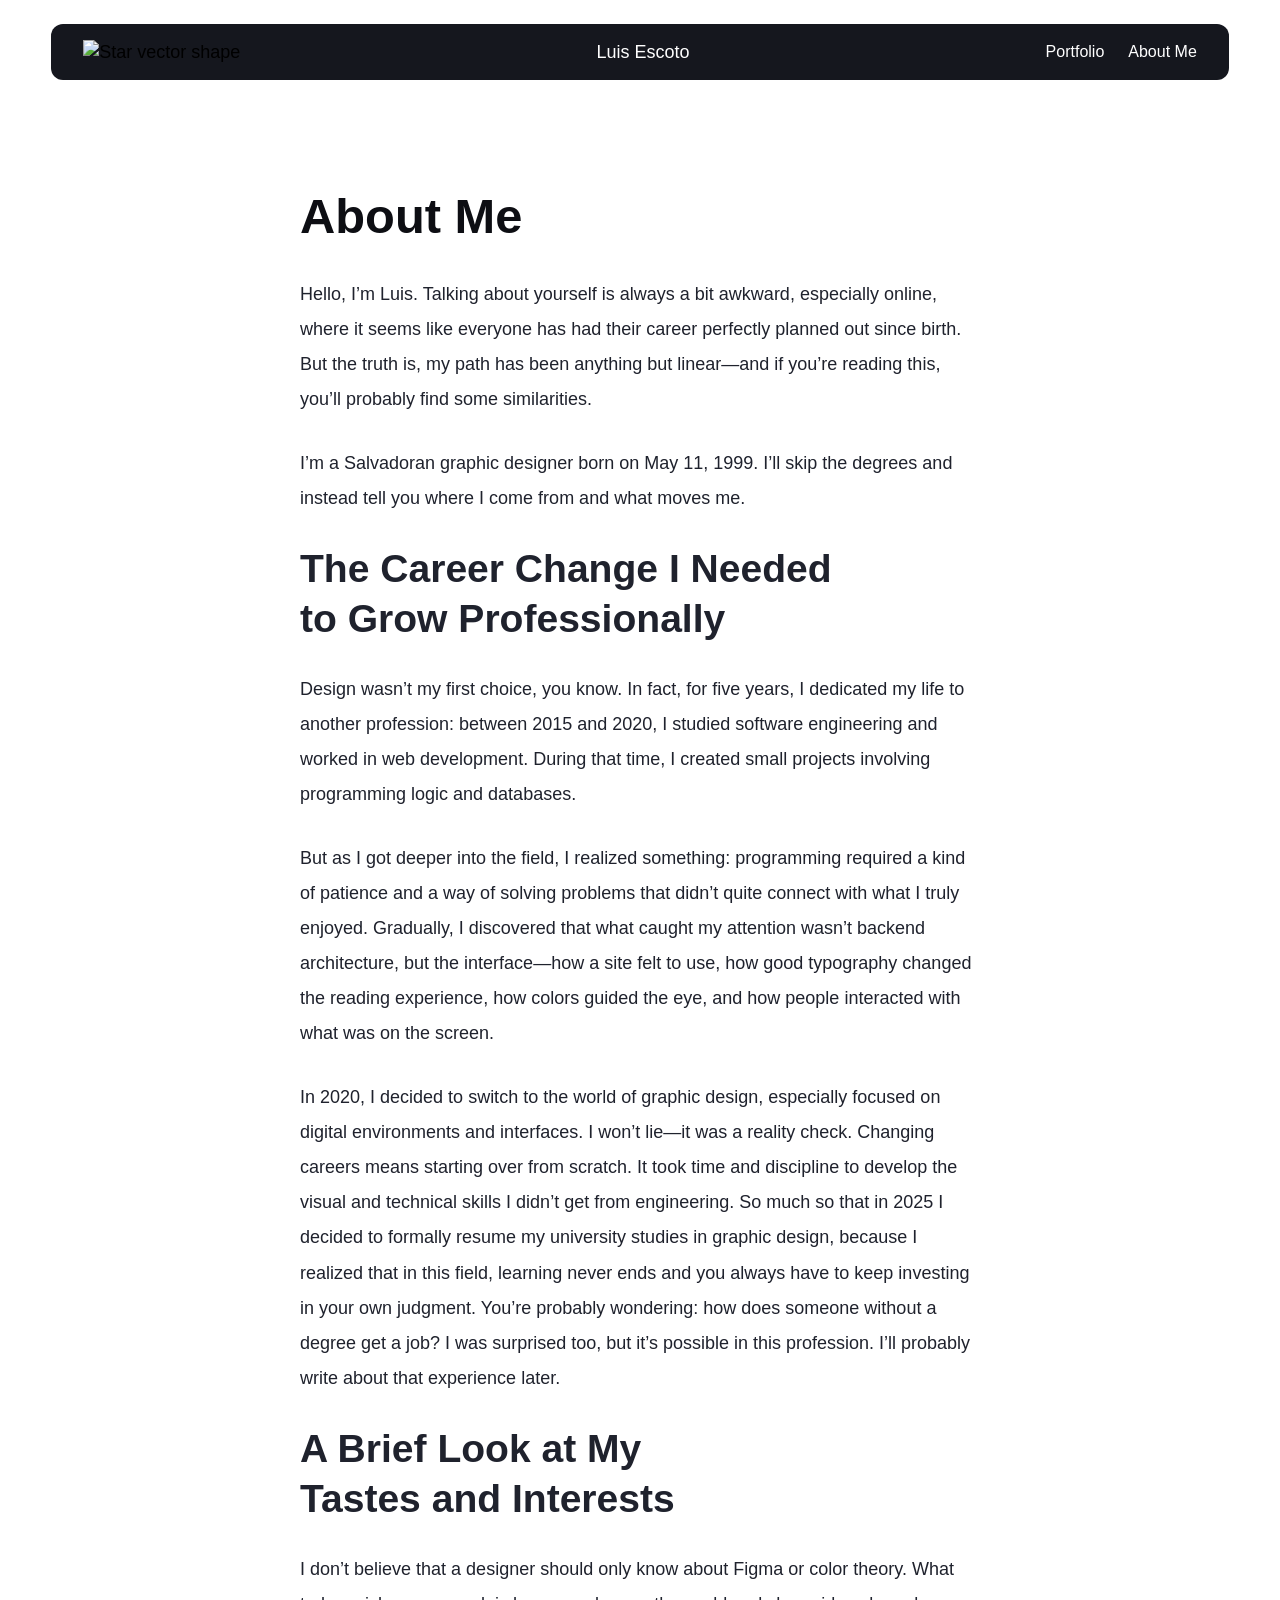
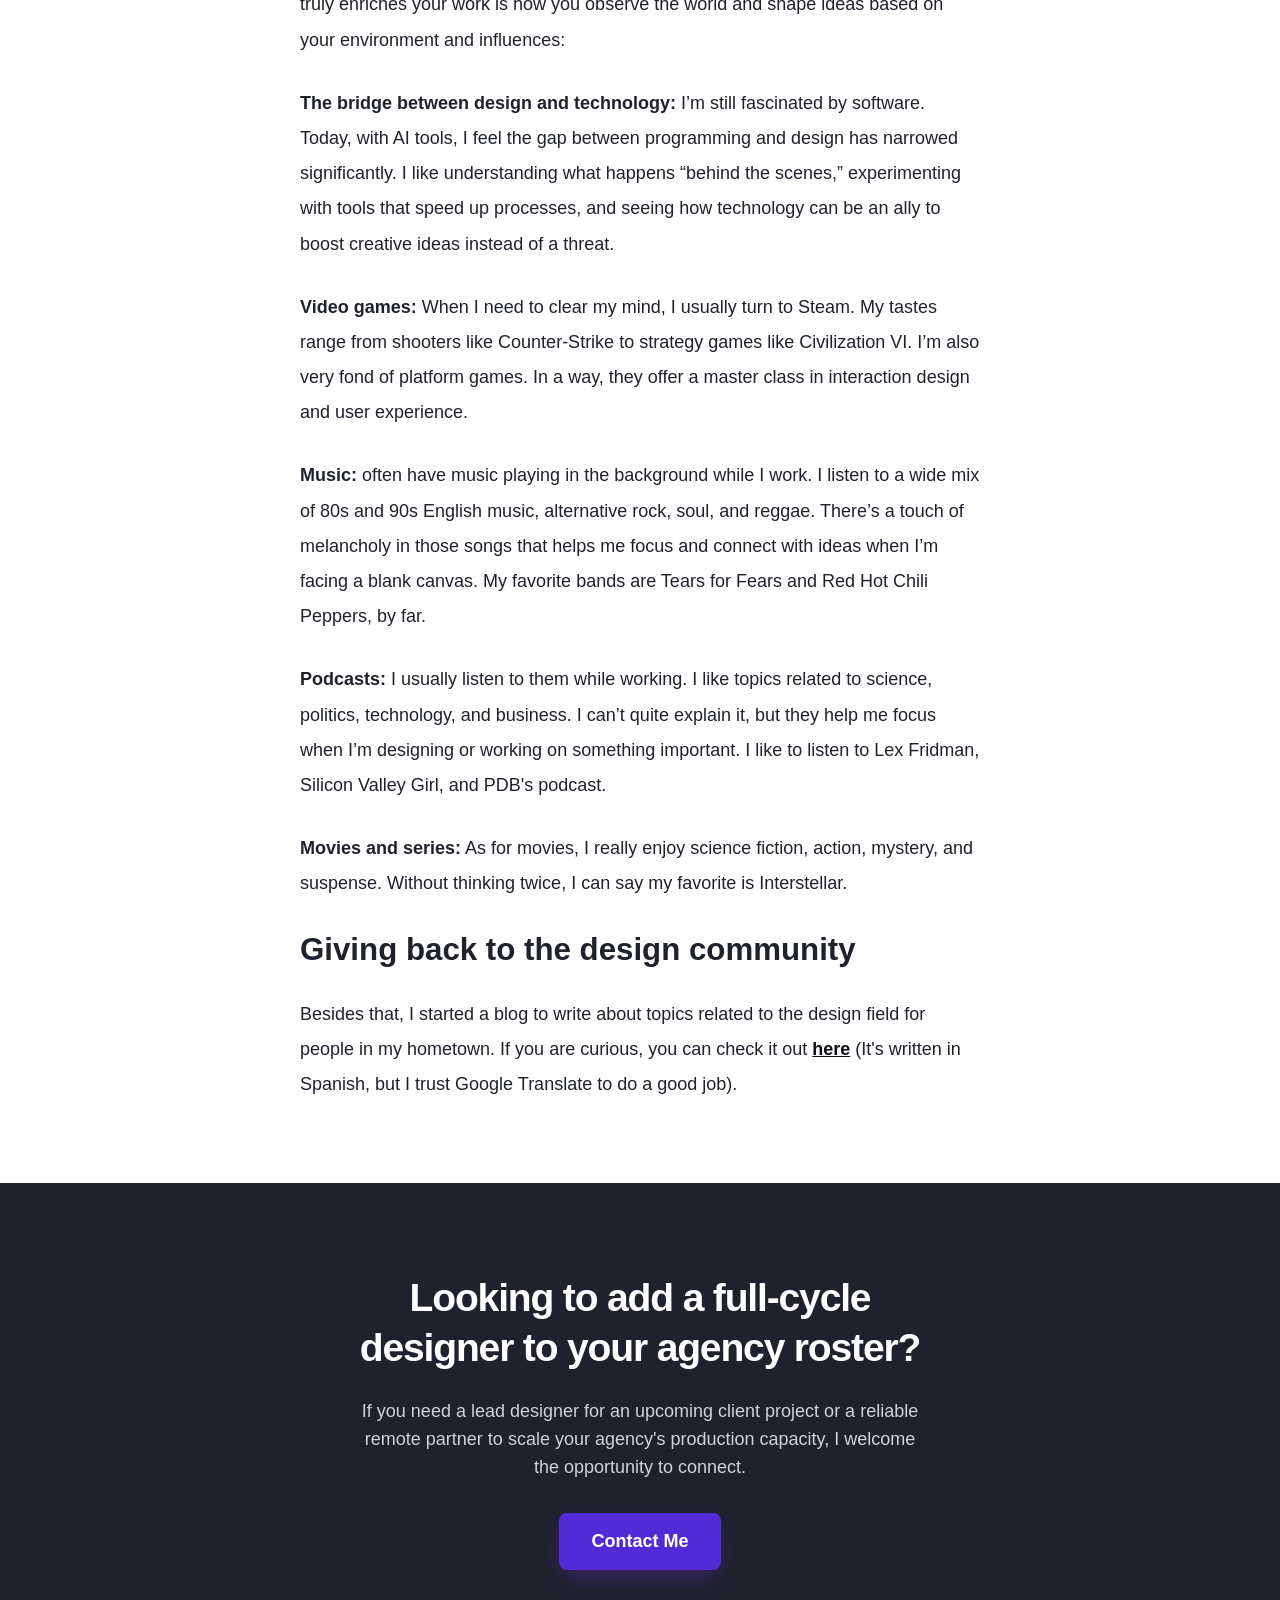
==== about-me.html @ e74a7839 "File upload for portfolio website." ====
<!DOCTYPE html>
<html lang="en">
<head>
    <meta charset="UTF-8">
    <title>Luis Escoto — About Me</title>
    <meta content="I help US-based agencies design, build, and launch high-converting websites on time and on strategy."
        name="description">
    <meta content="Luis Escoto — Web &amp; UX Designer" property="og:title">
    <meta content="I help US-based agencies design, build, and launch high-converting websites on time and on strategy."
        property="og:description">
    <meta content="Luis Escoto — Web &amp; UX Designer" name="twitter:title">
    <meta content="I help US-based agencies design, build, and launch high-converting websites on time and on strategy."
        name="twitter:description">
    <meta property="og:type" content="website">
    <meta content="width=device-width, initial-scale=1" name="viewport">
    <link href="https://cdn.prod.website-files.com/60762cf252e897809102ce5b/64668d79ceb4d8ba0fa5f819_Favicon.jpg"
        rel="shortcut icon" type="image/x-icon">
    <link href="https://cdn.prod.website-files.com/60762cf252e897809102ce5b/671823f5e5b18daa11193ade_webclip.jpg"
        rel="apple-touch-icon">
    <link rel="stylesheet" href="assets/styles/about.css">
    <link rel="stylesheet" href="assets/styles/website-styles.css">
</head>

<body class="white-theme">
    <!-- Mobile navigation -->
    <header class="nav-card" id="navCard">
        <div class="nav-header">
            <!-- Gradient Star/Sparkle Icon -->
            <div class="nav-icon" aria-hidden="true">
                <svg width="22" height="22" viewBox="0 0 24 24" fill="none">
                    <defs>
                        <linearGradient id="starGrad" x1="0%" y1="0%" x2="100%" y2="100%">
                            <stop offset="0%" stop-color="#ea580c" />
                            <stop offset="50%" stop-color="#ec4899" />
                            <stop offset="100%" stop-color="#8b5cf6" />
                        </linearGradient>
                    </defs>
                    <path
                        d="M12 0C12 6.62742 6.62742 12 0 12C6.62742 12 12 17.3726 12 24C12 17.3726 17.3726 12 24 12C17.3726 12 12 6.62742 12 0Z"
                        fill="url(#starGrad)" />
                </svg>
            </div>

            <!-- Title / Brand -->
            <span class="nav-title">Luis Escoto</span>

            <!-- Hamburger Button -->
            <button class="menu-toggle" id="menuBtn" aria-label="Toggle navigation menu" aria-expanded="false"
                aria-controls="navDropdown">
                <span></span>
                <span></span>
                <span></span>
            </button>
        </div>

        <!-- Animated Dropdown Body -->
        <div class="menu-collapse" id="navDropdown">
            <div class="menu-inner">
                <ul class="nav-links">
                    <li><a href="portfolio.html">Portfolio</a></li>
                    <li><a href="about-me.html">About Me</a></li>
                </ul>
            </div>
        </div>
    </header>
    <!-- Desktop navigation -->
    <div class="navbar-desktop">
        <div class="navbar-container">
            <div class="image-block">
                <img src="https://cdn.prod.website-files.com/60762cf252e897809102ce5b/66f6fcb59a2e065d72dfbe44_star_shape_vector.png"
                    loading="lazy" width="24" height="24" alt="Star vector shape">
            </div>
            <div class="logo-container width-50">
                <a href="index.html" aria-current="page" class="navlinkblock w--current">Luis Escoto</a>
            </div>
            <div class="link-items-list">
                <a href="portfolio.html">Portfolio</a>
                <a href="about-me.html">About Me</a>
            </div>
        </div>
    </div>
    <section class="about-section">
    <article class="about-container">
        <h1 class="about-title">
        About Me
        </h1>
        <p class="about-body">
        Hello, I’m Luis. Talking about yourself is always a bit awkward, especially online, where it seems like everyone has had their career perfectly planned out since birth. But the truth is, my path has been anything but linear—and if you’re reading this, you’ll probably find some similarities.
        </p>
        <p class="about-body">
        I’m a Salvadoran graphic designer born on May 11, 1999. I’ll skip the degrees and instead tell you where I come from and what moves me.
        </p>
        <h2 class="text-left-aligned">The Career Change I Needed to Grow Professionally</h2>
        <p class="about-body">Design wasn’t my first choice, you know. In fact, for five years, I dedicated my life to another profession: between 2015 and 2020, I studied software engineering and worked in web development. During that time, I created small projects involving programming logic and databases.</p>
        <p class="about-body">But as I got deeper into the field, I realized something: programming required a kind of patience and a way of solving problems that didn’t quite connect with what I truly enjoyed. Gradually, I discovered that what caught my attention wasn’t backend architecture, but the interface—how a site felt to use, how good typography changed the reading experience, how colors guided the eye, and how people interacted with what was on the screen.</p>
        <p class="about-body">In 2020, I decided to switch to the world of graphic design, especially focused on digital environments and interfaces. I won’t lie—it was a reality check. Changing careers means starting over from scratch. It took time and discipline to develop the visual and technical skills I didn’t get from engineering. So much so that in 2025 I decided to formally resume my university studies in graphic design, because I realized that in this field, learning never ends and you always have to keep investing in your own judgment. You’re probably wondering: how does someone without a degree get a job? I was surprised too, but it’s possible in this profession. I’ll probably write about that experience later.</p>
        <h2 class="text-left-aligned">A Brief Look at My Tastes and Interests</h2>
        <p class="about-body">I don’t believe that a designer should only know about Figma or color theory. What truly enriches your work is how you observe the world and shape ideas based on your environment and influences:</p>
        <p class="about-body"><strong>The bridge between design and technology:</strong> I’m still fascinated by software. Today, with AI tools, I feel the gap between programming and design has narrowed significantly. I like understanding what happens “behind the scenes,” experimenting with tools that speed up processes, and seeing how technology can be an ally to boost creative ideas instead of a threat.</p>
        <p class="about-body"><strong>Video games:</strong> When I need to clear my mind, I usually turn to Steam. My tastes range from shooters like Counter-Strike to strategy games like Civilization VI. I’m also very fond of platform games. In a way, they offer a master class in interaction design and user experience.</p>
        <p class="about-body"><strong>Music:</strong> often have music playing in the background while I work. I listen to a wide mix of 80s and 90s English music, alternative rock, soul, and reggae. There’s a touch of melancholy in those songs that helps me focus and connect with ideas when I’m facing a blank canvas. My favorite bands are Tears for Fears and Red Hot Chili Peppers, by far.</p>
        <p class="about-body"><strong>Podcasts:</strong> I usually listen to them while working. I like topics related to science, politics, technology, and business. I can’t quite explain it, but they help me focus when I’m designing or working on something important. I like to listen to Lex Fridman, Silicon Valley Girl, and PDB's podcast.</p>
        <p class="about-body"><strong>Movies and series:</strong> As for movies, I really enjoy science fiction, action, mystery, and suspense. Without thinking twice, I can say my favorite is Interstellar.</p>
        <h3 class="text-left-aligned">Giving back to the design community</h3>
        <p class="about-body text-left-aligned">Besides that, I started a blog to write about topics related to the design field for people in my hometown. If you are curious, you can check it out <a class="article-link" href="designwithluis.com">here</a> (It's written in Spanish, but I trust Google Translate to do a good job).</p>
    </article>
    </section>
    <section class="cta-section">
        <div class="cta-container">
            <h2 class="cta-title">
                Looking to add a full-cycle designer to your agency roster?
            </h2>

            <p class="cta-description">
                If you need a lead designer for an upcoming client project or a reliable remote partner to scale your
                agency's
                production capacity, I welcome the opportunity to connect.
            </p>

            <div class="cta-action">
                <a href="mailto:designwithluis.com" class="btn-cta">Contact Me</a>
            </div>
        </div>
    </section>
</body>
<script>
    const navCard = document.getElementById('navCard');
    const menuBtn = document.getElementById('menuBtn');
    const desktopQuery = window.matchMedia('(min-width: 1024px)');
    // Toggle menu handler
    function toggleMenu() {
        const isOpen = navCard.classList.toggle('is-open');
        menuBtn.setAttribute('aria-expanded', String(isOpen));
    }

    function closeMenu() {
        if (navCard.classList.contains('is-open')) {
            navCard.classList.remove('is-open');
            menuBtn.setAttribute('aria-expanded', 'false');
        }
    }
    menuBtn.addEventListener('click', toggleMenu);
    // Close on outside click
    document.addEventListener('click', (e) => {
        if (!navCard.contains(e.target)) {
            closeMenu();
        }
    });
    // Close on Escape key press
    document.addEventListener('keydown', (e) => {
        if (e.key === 'Escape' && navCard.classList.contains('is-open')) {
            closeMenu();
            menuBtn.focus();
        }
    });
    // Auto-reset state when resizing across desktop/tablet boundary
    desktopQuery.addEventListener('change', (e) => {
        if (e.matches) {
            closeMenu();
        }
    });
</script>

</html>
---- assets/styles/about.css ----
/* ============================================================
   SECCIÓN: ABOUT ME (LAYOUT TIPO BLOG EN 1 COLUMNA)
   ============================================================ */
.about-section {
    width: 100%;
    color: var(--neutral-100);
    /* Espaciado fluido vertical y lateral */
    padding-block: clamp(4rem, 9vh, 7.5rem);
    padding-inline: clamp(1.25rem, 5vw, 3.5rem);
    display: flex;
    justify-content: center;
}

/* Contenedor central con límite estricto para óptima lectura (editorial) */
.about-container {
    width: 100%;
    max-width: 680px; /* Ancho estándar para evitar fatiga visual en líneas largas */
    margin-inline: auto;
    display: flex;
    flex-direction: column;
    align-items: start;
    text-align: center;
    gap: 1.75rem;
    color: var(--neutral-500);
}

/* Título */
.about-title {
    text-align: left;
    text-wrap: balance;
    margin: 0;
    color: var(--neutral-950);
}

/* Párrafo / Texto base */
.about-body {
    text-align: left;
    margin: 0;
    line-height: 2.2rem;
    font-weight: 500;
}
.about-article{line-height: 2.2rem;}
.article-link {
    color: var(--neutral-950);
    text-decoration: underline;
    font-weight: 700;
}
.article-link:hover {
    color: var(--blue-primary-800);
}
---- assets/styles/website-styles.css ----
* {
  box-sizing: border-box;
  margin: 0;
  padding: 0;
}

:root {
  --neutral-950: #0d0e13;
  --neutral-800: #15171e;
  --neutral-700: #191b24;
  --neutral-500: #1f222d;
  --neutral-400: #acaebb;
  --neutral-300: #cfd2dd;
  --neutral-100: #e2e2e6;
  --neutral-50: #e8eaec;
  --white: white;
  --blue-primary-800: #532bd6;
  --blue-100: #e8e7ff;
  --electric-violet-800: #8209c0;
  /* Escala base */
  --font-base: 1rem;
  /* 16px */
  --lh-base: 1.2rem;
  /* 16px * 1.20 = 19.2px */

  /* Ratios de escala */
  --scale-font: 1.25;
  /* Major Third */
  --scale-lh: 1.27;

  /* Tamaños de fuente (font-size) */
  --caption-small: 0.875rem;
  --body-copy: 1.125rem;
  /* ~16.00px */
  --font-h6: var(--font-base);
  /* ~16.00px */
  --font-h5: calc(var(--font-h6) * var(--scale-font));
  /* ~20.00px */
  --font-h4: calc(var(--font-h5) * var(--scale-font));
  /* ~25.00px */
  --font-h3: calc(var(--font-h4) * var(--scale-font));
  /* ~31.25px */
  --font-h2: calc(var(--font-h3) * var(--scale-font));
  /* ~39.06px */
  --font-h1: calc(var(--font-h2) * var(--scale-font));
  /* ~48.83px */

  /* Alturas de línea (line-height) */
  --lh-body-copy: 1.75rem;
  --lh-h6: var(--lh-base);
  /* ~1.20rem (19.20px) */
  --lh-h5: calc(var(--lh-h6) * var(--scale-lh));
  /* ~1.44rem (23.04px) */
  --lh-h4: calc(var(--lh-h5) * var(--scale-lh));
  /* ~1.73rem (27.65px) */
  --lh-h3: calc(var(--lh-h4) * var(--scale-lh));
  /* ~2.07rem (33.18px) */
  --lh-h2: calc(var(--lh-h3) * var(--scale-lh));
  /* ~2.49rem (39.81px) */
  --lh-h1: calc(var(--lh-h2) * var(--scale-lh));
  /* ~2.99rem (47.78px) */
}

body {
  font-family: Inter, sans-serif;
  font-size: var(--body-copy);
  line-height: var(--lh-h5);
  background-color: var(--neutral-500);
  overflow: auto;
}

.white-theme {
  background-color: var(--white);
}

.color--black-950 {
  color: var(--neutral-950);
}

.color--black-700 {
  color: var(--neutral-700);
}

.color--white {
  color: var(--white);
}

.color--neutral-300 {
  color: var(--neutral-300);
}

h1,
h2,
h3,
h4,
h5,
h6 {
  font-weight: 700;
  text-wrap: balance;
  /* Evita viudas y mejora la lectura */
  margin: 0;
}

a {
  text-decoration: none;
  color: white;
  transition: color 0.3s ease-in-out;
}

a:hover {
  color: var(--neutral-300);
  cursor: pointer;
}

p {
  font-family: 'Inter', sans-serif;
  font-weight: 400;
  font-size: var(--body-copy);
  line-height: var(--lh-body-copy);
}

h1 {
  font-size: var(--font-h1);
  line-height: var(--lh-h1);
}

h2 {
  font-size: var(--font-h2);
  line-height: var(--lh-h2);
}

h3 {
  font-size: var(--font-h3);
  line-height: var(--lh-h3);
}

h4 {
  font-size: var(--font-h4);
  line-height: var(--lh-h4);
}

.text-left-aligned {
  text-align: left;
}

.image-block.width-auto {
  justify-content: flex-start;
  align-items: flex-start;
  width: 25%;
}

/* 1. Outer Section: Controls layout & constraints */
.navbar-desktop {
  width: min(92%, 1400px);
  margin: 1.5rem auto;
}

/* 2. Inner Navbar: Controls the bar visuals and content alignment */
.navbar-container {
  display: flex;
  align-items: center;
  justify-content: space-between;
  gap: 1rem;
  /* Prevents items from colliding as the screen shrinks */
  width: 100%;
  padding: 1rem clamp(1rem, 3vw, 2rem);
  /* Fluid horizontal padding */
  background-color: var(--neutral-800);
  border-radius: 12px;
  box-sizing: border-box;
}

.link-items-list {
  display: flex;
  gap: 1.5rem;
  font-size: 1rem;
}

/* Custom menu navigation styles */
/* Outer Container / Nav Card */
.nav-card {
  display: block;
  max-width: 1024px;
  /* comfortable width on tablet */
  background-color: #12141a;
  border: 1px solid rgba(255, 255, 255, 0.08);
  border-radius: 14px;
  box-shadow: 0 10px 30px rgba(0, 0, 0, 0.45);
  overflow: hidden;
  transition: border-color 0.25s ease;
  margin: 1rem;
}

/* Top Bar */
.nav-header {
  display: flex;
  align-items: center;
  justify-content: space-between;
  height: 64px;
  padding: 0 0.75rem 0 1rem;
}

/* Gradient Sparkle Icon */
.nav-icon {
  width: 22px;
  height: 22px;
  flex-shrink: 0;
  display: flex;
  align-items: center;
  justify-content: center;
}

/* Brand / Name */
.nav-title {
  font-size: 1.15rem;
  font-weight: 700;
  letter-spacing: -0.02em;
  color: #ffffff;
  user-select: none;
}

/* Animated Hamburger Toggle */
.menu-toggle {
  width: 40px;
  height: 40px;
  display: flex;
  flex-direction: column;
  justify-content: center;
  align-items: center;
  gap: 5px;
  background: transparent;
  border: none;
  cursor: pointer;
  padding: 0;
  -webkit-tap-highlight-color: transparent;
}

.menu-toggle span {
  display: block;
  width: 24px;
  height: 2px;
  background-color: #ffffff;
  border-radius: 2px;
  transition: transform 0.3s cubic-bezier(0.4, 0, 0.2, 1),
    opacity 0.2s ease;
  transform-origin: center;
}

/* Morphing into 'X' when open */
.menu-toggle[aria-expanded="true"] span:nth-child(1) {
  transform: translateY(7px) rotate(45deg);
}

.menu-toggle[aria-expanded="true"] span:nth-child(2) {
  opacity: 0;
  transform: scaleX(0);
}

.menu-toggle[aria-expanded="true"] span:nth-child(3) {
  transform: translateY(-7px) rotate(-45deg);
}

/* Collapsible Menu via CSS Grid */
.menu-collapse {
  display: grid;
  grid-template-rows: 0fr;
  transition: grid-template-rows 0.35s cubic-bezier(0.4, 0, 0.2, 1);
}

.nav-card.is-open .menu-collapse {
  grid-template-rows: 1fr;
}

.menu-inner {
  overflow: hidden;
}

/* Menu Link List */
.nav-links {
  list-style: none;
  padding: 10px 24px 24px 24px;
  display: flex;
  flex-direction: column;
  gap: 20px;
}

.nav-links li a {
  text-decoration: none;
  color: #ffffff;
  font-size: 1.05rem;
  font-weight: 500;
  display: inline-block;
  opacity: 0;
  transform: translateY(-8px);
  transition: opacity 0.25s ease, transform 0.25s ease, color 0.2s ease;
}

.nav-links li a:hover,
.nav-links li a:focus-visible {
  color: var(--neutral-300);
  outline: none;
}

/* Staggered entry animation */
.nav-card.is-open .nav-links li a {
  opacity: 1;
  transform: translateY(0);
}

.nav-card.is-open .nav-links li:nth-child(1) a {
  transition-delay: 0.08s;
}

.nav-card.is-open .nav-links li:nth-child(2) a {
  transition-delay: 0.14s;
}

/* ----------------------------------------------------
NAV MOBILE & TABLET STYLES (< 1024px)
---------------------------------------------------- */
@media (min-width: 1025px) {
  .nav-card {
    display: none !important;
  }
}

@media (max-width: 1024px) {
  .navbar-desktop {
    display: none;
  }
}

.badge-small {
  display: inline-flex;
  align-items: center;
  padding: 0.5rem 1rem;
  color: var(--neutral-50);
  border: 1px solid #acaebb;
  font-size: var(--caption-small);
  line-height: var(--lh-base);
  border-radius: 100px;
  letter-spacing: 2%;
}

/* ============================================================
   SECCIÓN: DESIGN PROCESS (4 STAGES)
   ============================================================ */

.process-section {
  width: 100%;
  background-color: var(--neutral-500);
  color: #ffffff;
  padding-block: clamp(3.5rem, 7vh, 6.5rem);
  padding-inline: clamp(1.25rem, 5vw, 3.5rem);
}

.process-container {
  width: 100%;
  max-width: 1200px;
  margin-inline: auto;
  display: flex;
  flex-direction: column;
  gap: clamp(2rem, 4vw, 3.25rem);
}

/* Encabezado */
.process-title {
  font-size: clamp(1.75rem, 2.5vw, 2.35rem);
  line-height: 1.25;
  font-weight: 700;
  letter-spacing: -0.025em;
  color: #ffffff;
  margin: 0;
  text-wrap: balance;
}

/* Grid adaptable: 1 col (móvil) -> 2 cols (tablet) -> 4 cols (desktop) */
.process-grid {
  display: grid;
  grid-template-columns: 1fr;
  gap: 1.2rem;
}

@media (min-width: 640px) {
  .process-grid {
    grid-template-columns: repeat(2, 1fr);
  }
}

@media (min-width: 1024px) {
  .process-grid {
    grid-template-columns: repeat(4, 1fr);
  }
}

/* Tarjetas */
.process-card {
  background-color: #12151e;
  border: 1px solid rgba(255, 255, 255, 0.06);
  border-radius: 14px;
  padding: clamp(1.5rem, 2.2vw, 2rem);
  display: flex;
  flex-direction: column;
  align-items: flex-start;
  transition: transform 0.25s ease, border-color 0.25s ease, background-color 0.25s ease;
}

.process-card:hover {
  transform: translateY(-4px);
  background-color: #151924;
  border-color: rgba(255, 255, 255, 0.14);
}

/* Contenedor de icono */
.card-icon {
  width: 32px;
  height: 32px;
  margin-bottom: 1.75rem;
  display: flex;
  align-items: center;
  justify-content: center;
}

/* Aplica tanto para el SVG integrado como si usas etiqueta <img> */
.card-icon svg,
.card-icon img {
  width: 100%;
  height: 100%;
  object-fit: contain;
  display: block;
}

/* Título de la tarjeta */
.card-heading {
  font-size: var(--font-h4);
  line-height: var(--lh-h4);
  letter-spacing: -0.015em;
  color: #ffffff;
  margin: 0 0 0.75rem 0;
}

/* Texto explicativo */
.card-text {
  font-size: var(--font-base);
  color: var(--neutral-300);
  margin: 0;
}

/* ============================================================
   SECCIÓN: GRID DE PROYECTOS (PORTFOLIO CARDS)
   ============================================================ */

.projects-section {
  width: 100%;
  background-color: var(--neutral-500);
  color: #ffffff;
  padding-block: clamp(3.5rem, 7vh, 6.5rem);
  padding-inline: clamp(1.25rem, 5vw, 3.5rem);
}

.projects-container {
  width: 100%;
  max-width: 1200px;
  /* Alineado con el Hero y Overview */
  margin-inline: auto;
}

/* Grilla responsive: 1 col (móvil) -> 2 cols (tablet y desktop) */
.projects-grid {
  display: grid;
  grid-template-columns: 1fr;
  gap: clamp(1.5rem, 3vw, 2.25rem);
}

/* Grilla responsive: 1 col (móvil) -> 2 cols (tablet y desktop) */
.projects-grid {
  display: grid;
  grid-template-columns: 1fr;
  gap: clamp(1.5rem, 3vw, 2.25rem);
}

@media (min-width: 768px) {
  .projects-grid {
    grid-template-columns: repeat(2, 1fr);
  }
}

/* Tarjeta contenedora con proporción y bordes */
.project-card {
  position: relative;
  width: 100%;
  aspect-ratio: 16 / 9.5;
  /* Mantiene la relación apaisada del mockup */
  background-color: #141721;
  border-radius: 16px;
  overflow: hidden;
  border: 1px solid rgba(255, 255, 255, 0.08);
  box-shadow: 0 18px 40px rgba(0, 0, 0, 0.45);
  transition: transform 0.25s ease, border-color 0.25s ease;
  min-height: 500px;
}

.project-card:hover {
  transform: translateY(-4px);
  border-color: rgba(255, 255, 255, 0.18);
}

/* Imagen base */
.project-img {
  width: 100%;
  height: 100%;
  object-fit: cover;
  object-position: center;
  display: block;
}

/* Botón flotante superior derecho */
.project-action-btn {
  position: absolute;
  top: 1.5rem;
  right: 1.5rem;
  z-index: 2;
  width: 34px;
  height: 34px;
  background-color: rgba(14, 18, 25, 0.85);
  border: 1px solid rgba(255, 255, 255, 0.12);
  border-radius: 8px;
  display: flex;
  align-items: center;
  justify-content: center;
  cursor: pointer;
  backdrop-filter: blur(8px);
  -webkit-backdrop-filter: blur(8px);
  transition: background-color 0.2s ease, border-color 0.2s ease, transform 0.2s ease;
}

.project-action-btn:hover {
  background-color: rgba(30, 36, 48, 0.95);
  border-color: rgba(255, 255, 255, 0.25);
  transform: scale(1.05);
}

/* Panel inferior con efecto Glassmorphism */
.project-glass-bar {
  position: absolute;
  bottom: 0;
  left: 0;
  width: 100%;
  z-index: 2;
  /* Propiedades de Glass solicitadas */
  backdrop-filter: blur(12px);
  -webkit-backdrop-filter: blur(12px);
  /* Soporte para Safari/iOS */
  background-color: rgba(45, 43, 43, 0.54);
  border-top: 1px solid rgba(255, 255, 255, 0.08);
  padding: 1.5rem;
  display: flex;
  flex-direction: column;
  gap: 0.35rem;
}

.project-title {
  letter-spacing: -0.02em;
  padding-bottom: 0.5rem;
  color: #ffffff;
  margin: 0;
}

.project-desc {
  color: var(--neutral-50);
  margin: 0;
}

/* Botón flotante superior derecho */
.project-action-btn {
  position: absolute;
  top: 16px;
  right: 16px;
  z-index: 2;
  width: 40px;
  height: 40px;
  background-color: rgba(14, 18, 25, 0.85);
  border: 1px solid rgba(255, 255, 255, 0.14);
  border-radius: 8px;
  display: flex;
  align-items: center;
  justify-content: center;
  backdrop-filter: blur(8px);
  -webkit-backdrop-filter: blur(8px);
  transition: background-color 0.25s ease, border-color 0.25s ease;
}

/* Flecha apuntando a la derecha y animación de avance */
.arrow-icon {
  width: 16px;
  height: 16px;
  transition: transform 0.25s cubic-bezier(0.4, 0, 0.2, 1);
}

.project-card:hover .project-action-btn,
.project-card:focus-visible .project-action-btn {
  background-color: rgba(30, 36, 48, 0.95);
  border-color: rgba(255, 255, 255, 0.3);
}

.project-card:hover .arrow-icon,
.project-card:focus-visible .arrow-icon {
  transform: translateX(3px);
  /* Deslizamiento hacia la derecha */
}

/* ============================================================
   SECCIÓN: CTA CENTRADA CON RESPLANDOR
   ============================================================ */

.cta-section {
  position: relative;
  width: 100%;
  /* Fondo oscuro con resplandor sutil morado/azulado al centro */
  background-color: var(--neutral-500);
  color: #ffffff;
  padding-block: clamp(4.5rem, 10vh, 8rem);
  padding-inline: clamp(1.25rem, 5vw, 3.5rem);
  display: flex;
  justify-content: center;
  align-items: center;
  overflow: hidden;
}

/* Contenedor central con límite de lectura */
.cta-container {
  width: 100%;
  max-width: 680px;
  /* Evita que las líneas se vuelvan eternas en monitores anchos */
  margin-inline: auto;
  display: flex;
  flex-direction: column;
  align-items: center;
  text-align: center;
  gap: 1.5rem;
}

/* Título principal centrado */
.cta-title {
  letter-spacing: -0.03em;
  color: var(--white);
  text-wrap: balance;
  /* Distribuye uniformemente las palabras en las líneas */
  margin: 0;
}

/* Párrafo descriptivo */
.cta-description {
  color: var(--neutral-300);
  max-width: 580px;
  margin: 0;
}

/* Envoltorio del botón */
.cta-action {
  margin-top: 0.5rem;
}

/* Botón Morado */
.btn-cta {
  display: inline-flex;
  align-items: center;
  justify-content: center;
  padding: 1rem 2rem;
  background-color: var(--blue-primary-800);
  color: var(--white);
  font-weight: 600;
  border-radius: 8px;
  text-decoration: none;
  box-shadow: 0 10px 25px -5px rgba(109, 40, 217, 0.4);
  transition: all 0.2s ease;
}

.btn-cta:hover {
  color: var(--white);
  transform: translateY(-2px);
  box-shadow: 0 14px 30px -5px rgba(109, 40, 217, 0.6);
}

.btn-cta:active {
  transform: scale(0.98);
}
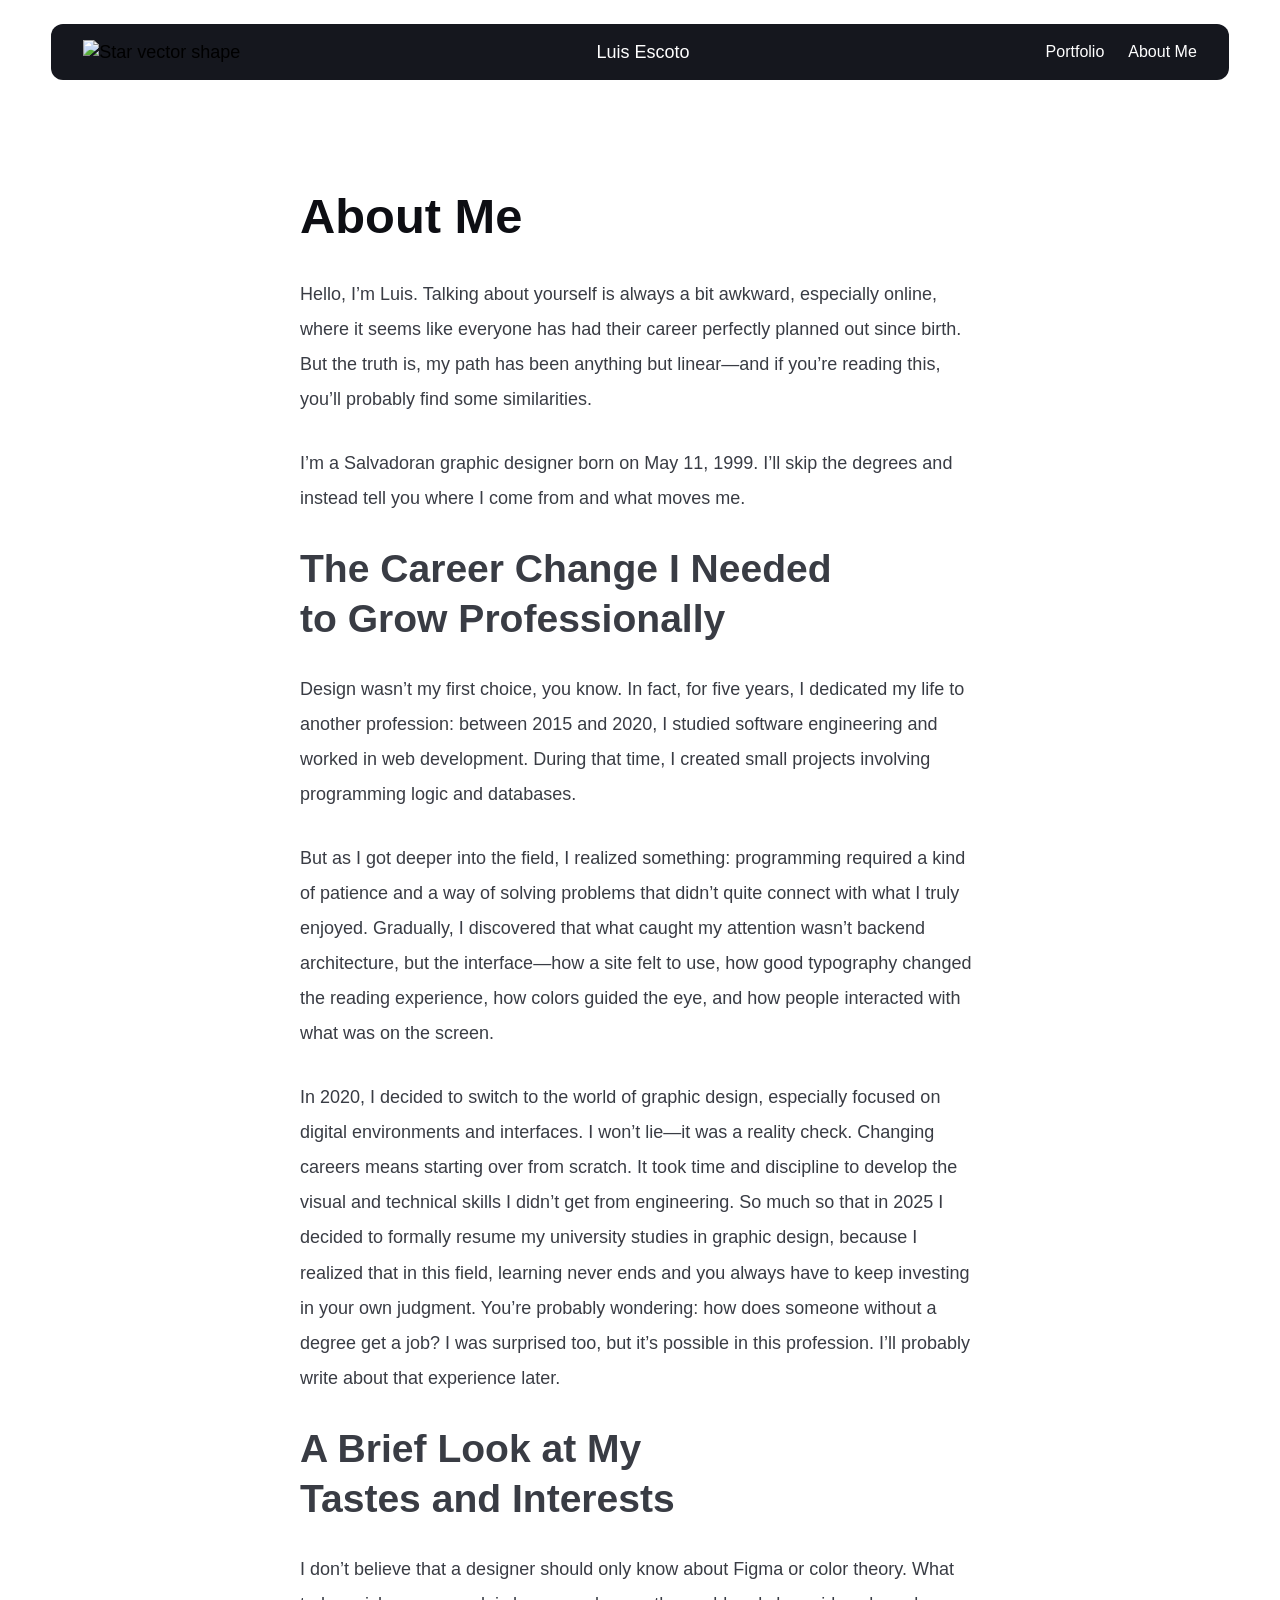
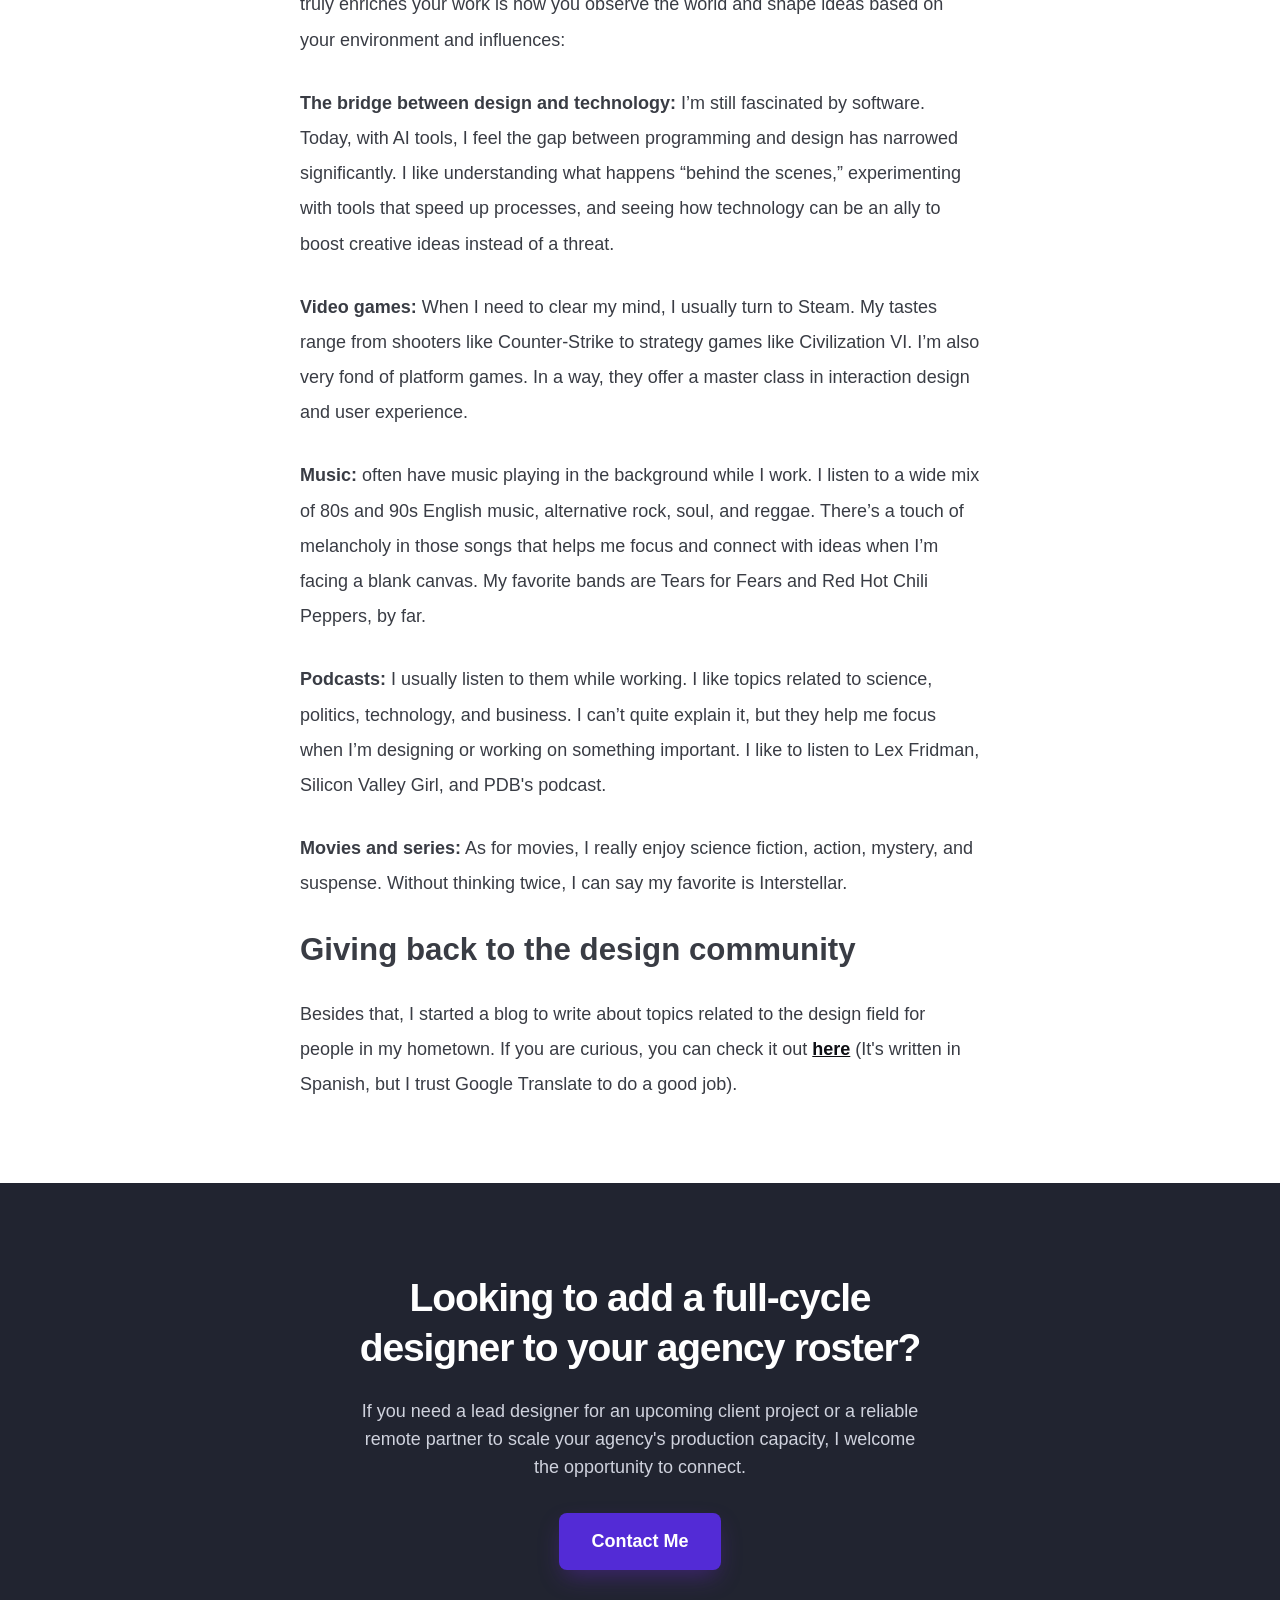
==== commit c8c17176: "Layout and stylinig updates to the website." ====
--- a/about-me.html
+++ b/about-me.html
@@ -42,7 +42,7 @@
             </div>
 
             <!-- Title / Brand -->
-            <span class="nav-title">Luis Escoto</span>
+            <a class="nav-title" href="index.html">Luis Escoto</a>
 
             <!-- Hamburger Button -->
             <button class="menu-toggle" id="menuBtn" aria-label="Toggle navigation menu" aria-expanded="false"
--- a/assets/styles/website-styles.css
+++ b/assets/styles/website-styles.css
@@ -7,8 +7,8 @@
 :root {
   --neutral-950: #0d0e13;
   --neutral-800: #15171e;
-  --neutral-700: #191b24;
-  --neutral-500: #1f222d;
+  --neutral-700: #212430;
+  --neutral-500: #393c44;
   --neutral-400: #acaebb;
   --neutral-300: #cfd2dd;
   --neutral-100: #e2e2e6;
@@ -65,7 +65,7 @@
   font-family: Inter, sans-serif;
   font-size: var(--body-copy);
   line-height: var(--lh-h5);
-  background-color: var(--neutral-500);
+  background-color: var(--neutral-700);
   overflow: auto;
 }
 
@@ -81,12 +81,16 @@
   color: var(--neutral-700);
 }
 
+.color--black-500 {
+  color: var(--neutral-500);
+}
+
+.color--neutral-300 {
+  color: var(--neutral-300);
+}
+
 .color--white {
   color: var(--white);
-}
-
-.color--neutral-300 {
-  color: var(--neutral-300);
 }
 
 h1,
@@ -348,7 +352,7 @@
 
 .process-section {
   width: 100%;
-  background-color: var(--neutral-500);
+  background-color: var(--neutral-700);
   color: #ffffff;
   padding-block: clamp(3.5rem, 7vh, 6.5rem);
   padding-inline: clamp(1.25rem, 5vw, 3.5rem);
@@ -452,7 +456,7 @@
 
 .projects-section {
   width: 100%;
-  background-color: var(--neutral-500);
+  background-color: var(--neutral-700);
   color: #ffffff;
   padding-block: clamp(3.5rem, 7vh, 6.5rem);
   padding-inline: clamp(1.25rem, 5vw, 3.5rem);
@@ -617,7 +621,7 @@
   position: relative;
   width: 100%;
   /* Fondo oscuro con resplandor sutil morado/azulado al centro */
-  background-color: var(--neutral-500);
+  background-color: var(--neutral-700);
   color: #ffffff;
   padding-block: clamp(4.5rem, 10vh, 8rem);
   padding-inline: clamp(1.25rem, 5vw, 3.5rem);
